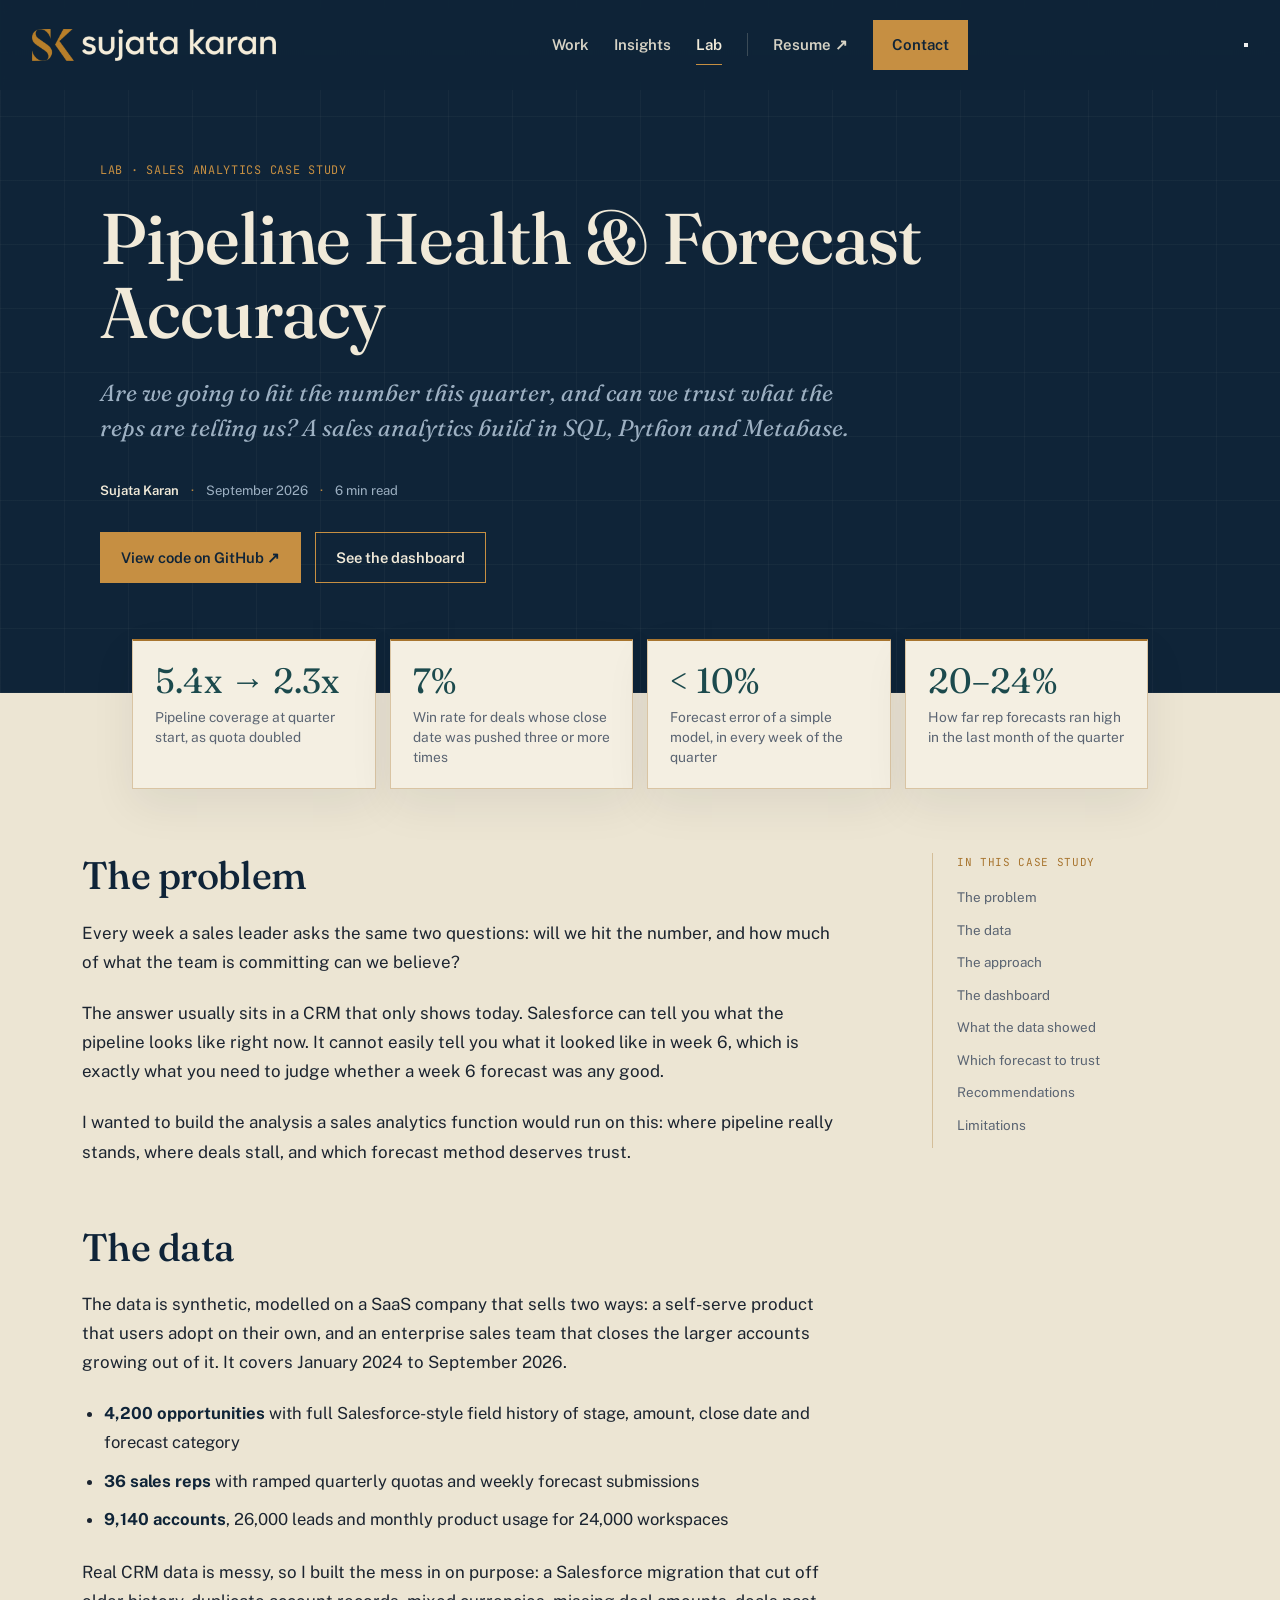
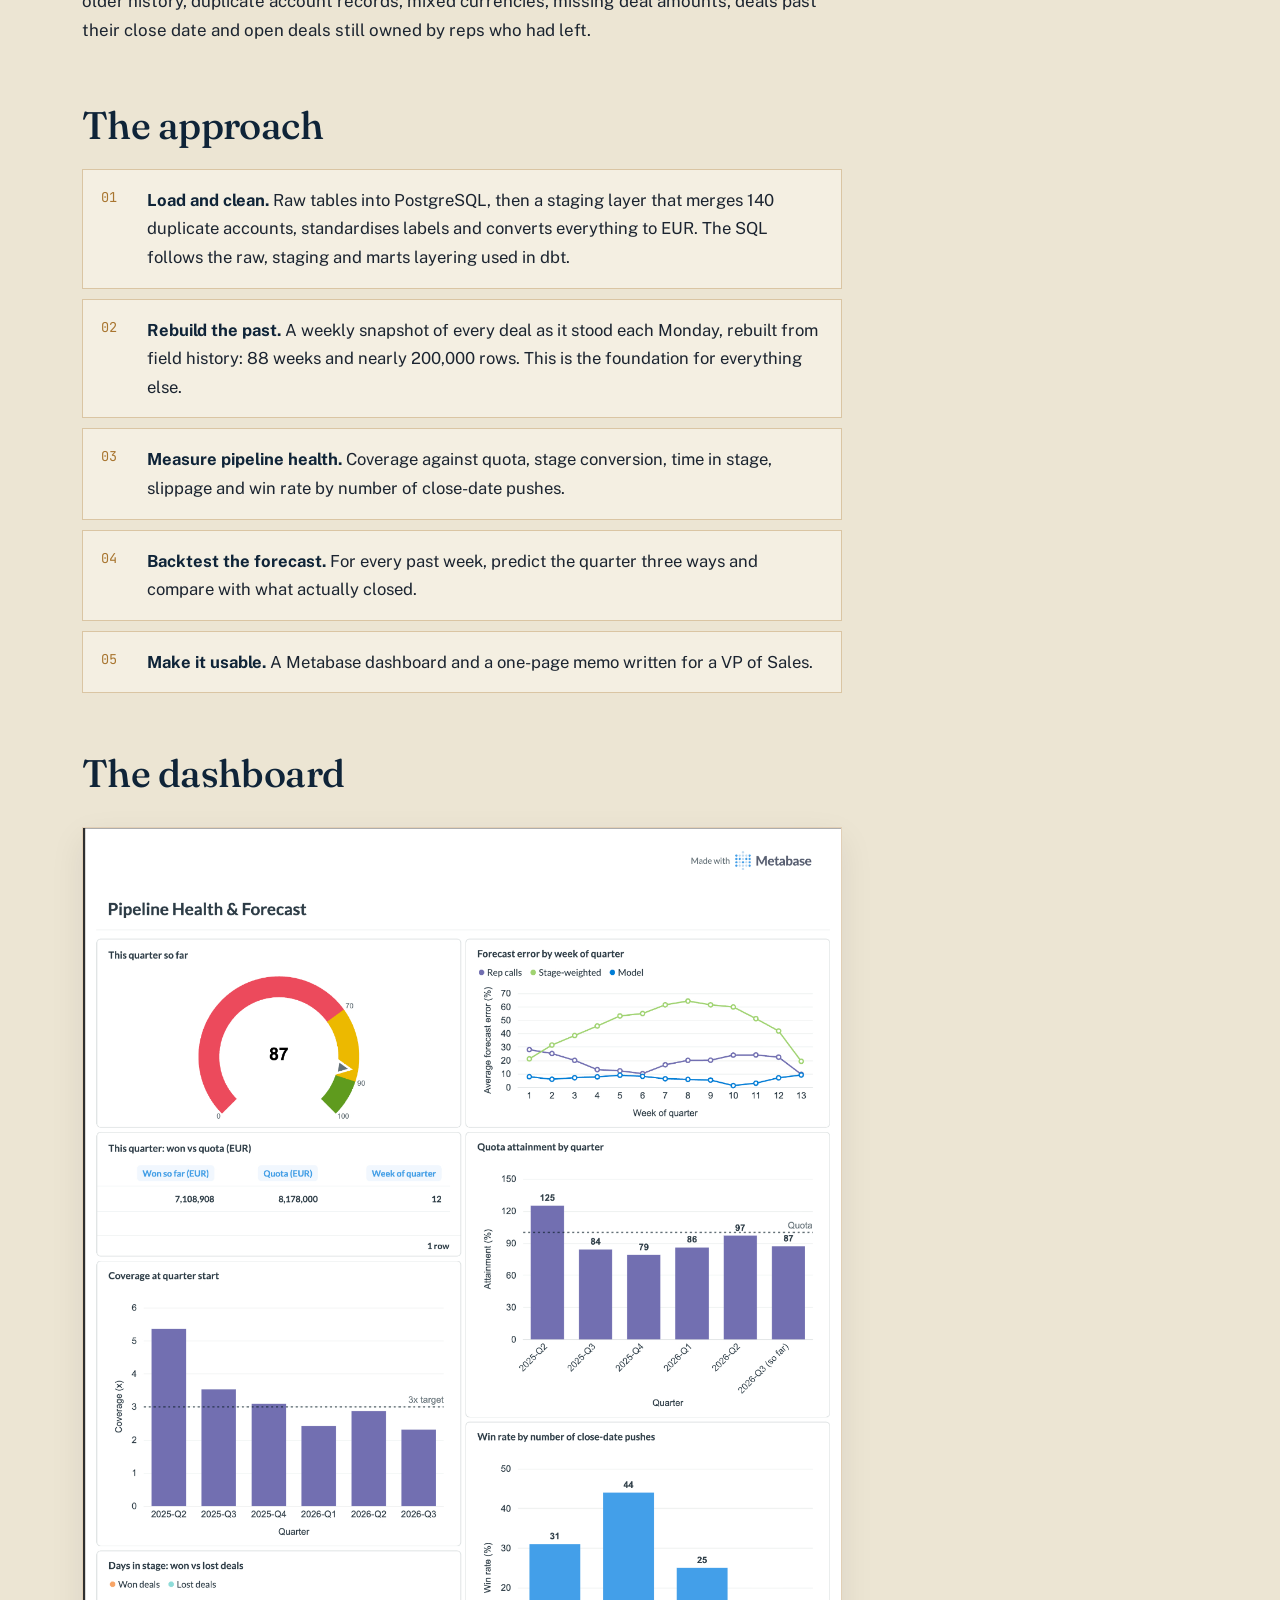
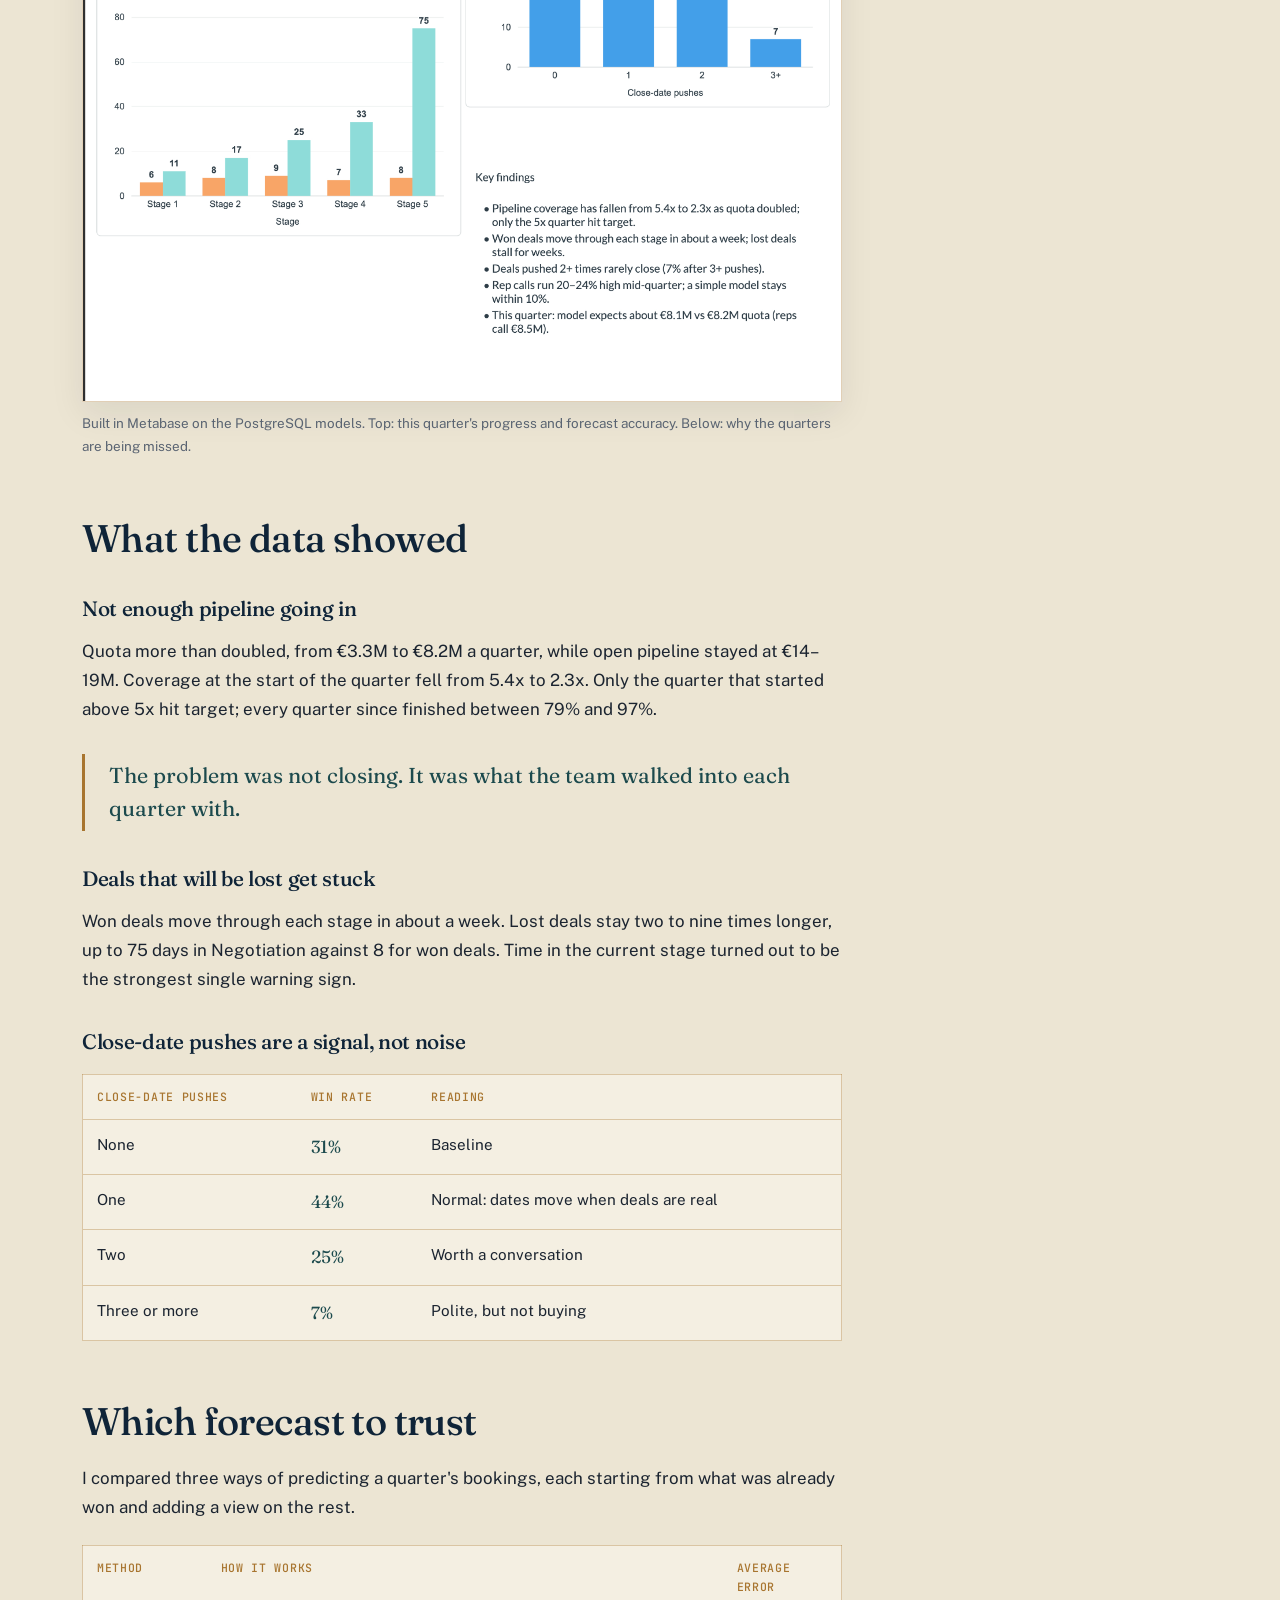
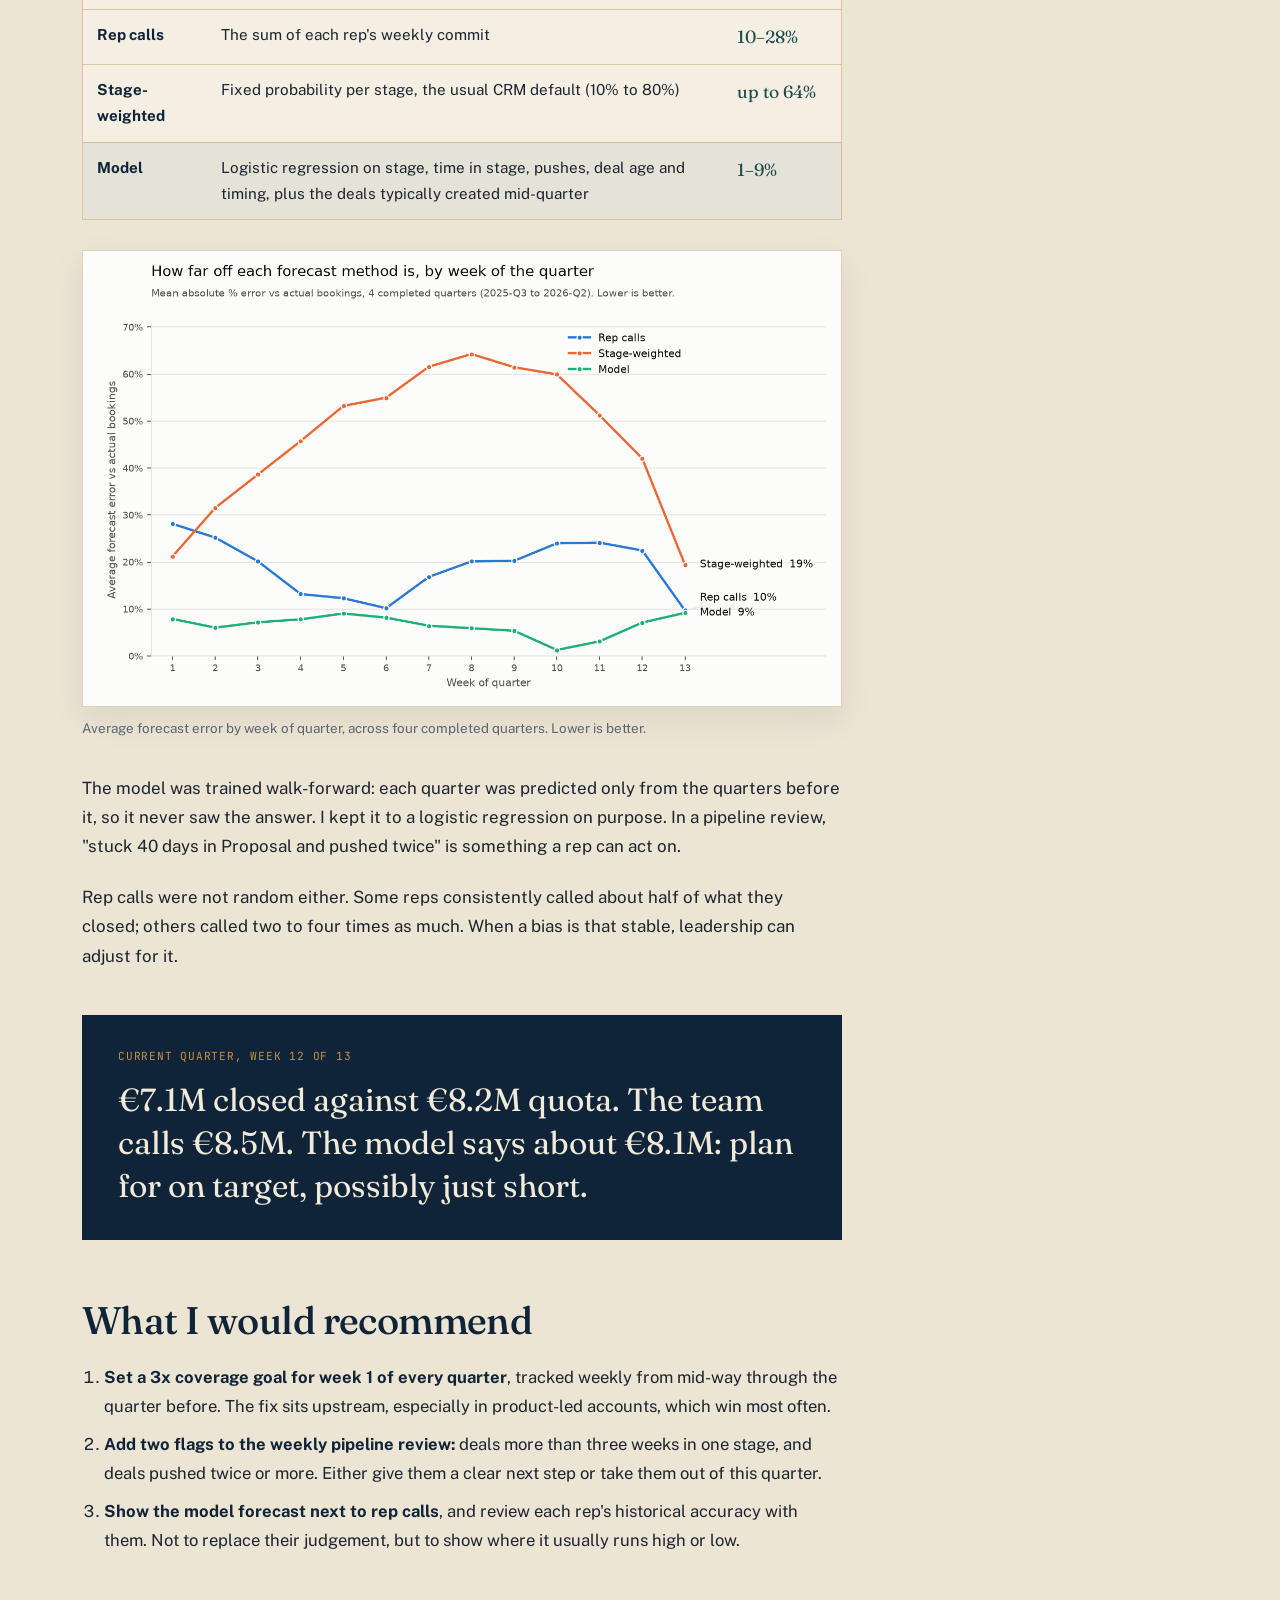
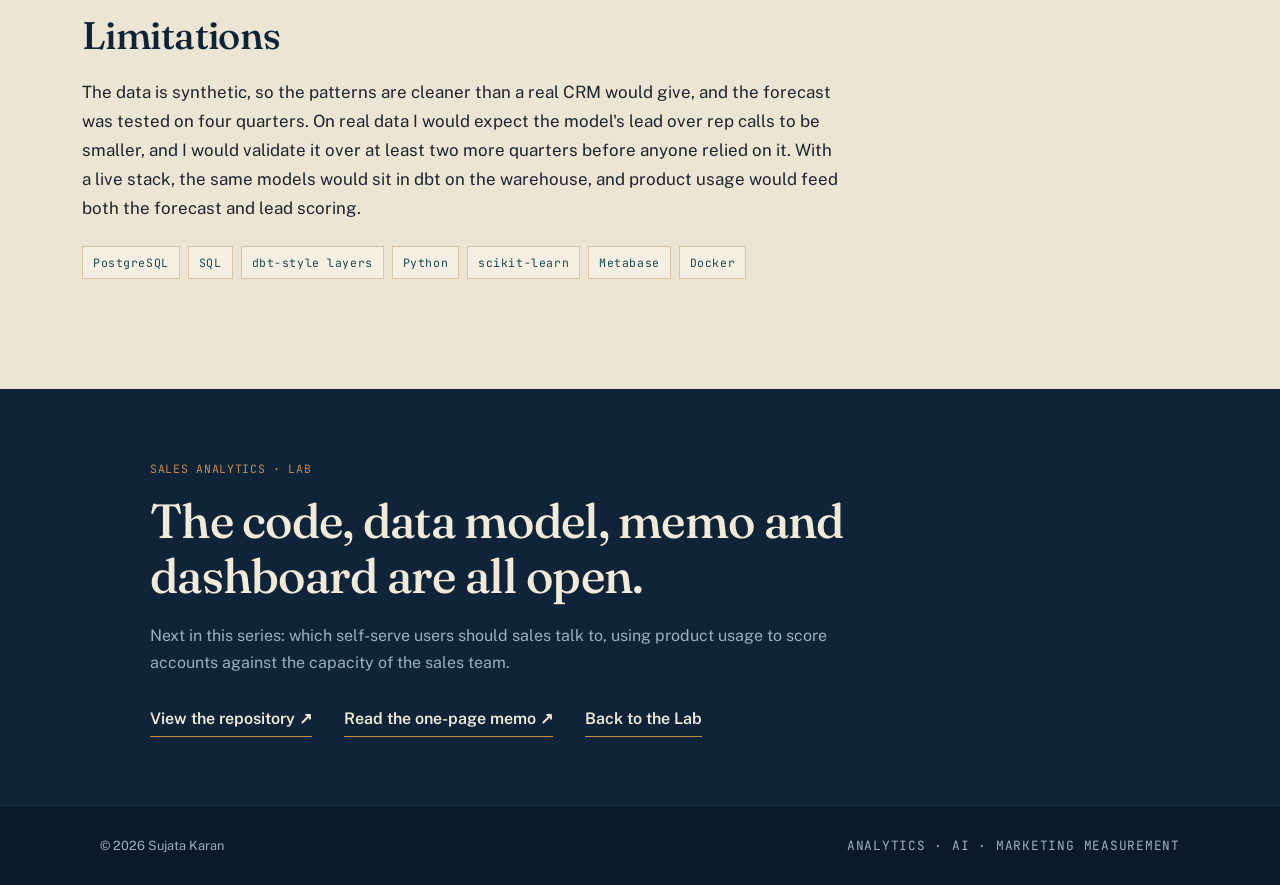
==== pipeline-forecast/index.html @ 09ac601f "Add pipeline health and forecast case study" ====
<!DOCTYPE html>
<html lang="en">
<head>
  <!-- Google Consent Mode defaults: must be first. -->
  <script data-cookieconsent="ignore">
    window.dataLayer = window.dataLayer || [];

    function gtag() {
      dataLayer.push(arguments);
    }

    gtag("consent", "default", {
      ad_storage: "denied",
      ad_user_data: "denied",
      ad_personalization: "denied",
      analytics_storage: "denied",
      functionality_storage: "denied",
      personalization_storage: "denied",
      security_storage: "granted",
      wait_for_update: 500
    });
  </script>

  <!-- Cookiebot: must load before GTM, GA4 and Clarity -->
  <script
    id="Cookiebot"
    src="https://consent.cookiebot.com/uc.js"
    data-cbid="f625a753-740b-4983-b807-e4322e7d1092"
    data-blockingmode="auto"
    type="text/javascript">
  </script>

  <!-- Google Tag Manager -->
  <script data-cookieconsent="ignore">
    (function(w,d,s,l,i){
      w[l]=w[l]||[];
      w[l].push({
        "gtm.start": new Date().getTime(),
        event: "gtm.js"
      });

      var f=d.getElementsByTagName(s)[0],
          j=d.createElement(s),
          dl=l!="dataLayer" ? "&l="+l : "";

      j.async=true;
      j.src="https://www.googletagmanager.com/gtm.js?id="+i+dl;
      f.parentNode.insertBefore(j,f);
    })(window,document,"script","dataLayer","GTM-NR23D9J8");
  </script>
  <!-- End Google Tag Manager -->

  <!-- GA4: blocked until statistics consent -->
  <script
    type="text/plain"
    data-cookieconsent="statistics"
    async
    src="https://www.googletagmanager.com/gtag/js?id=G-XX556KRSCQ">
  </script>

  <script
    type="text/plain"
    data-cookieconsent="statistics">
    window.dataLayer = window.dataLayer || [];

    function gtag() {
      dataLayer.push(arguments);
    }

    gtag("js", new Date());
    gtag("config", "G-XX556KRSCQ");
  </script>

  <!-- Microsoft Clarity: blocked until statistics consent -->
  <script
    type="text/plain"
    data-cookieconsent="statistics">
    (function(c,l,a,r,i,t,y){
      c[a]=c[a] || function(){
        (c[a].q=c[a].q || []).push(arguments);
      };

      t=l.createElement(r);
      t.async=1;
      t.src="https://www.clarity.ms/tag/"+i;

      y=l.getElementsByTagName(r)[0];
      y.parentNode.insertBefore(t,y);
    })(window,document,"clarity","script","xu6j8fqku3");
  </script>


<meta charset="UTF-8">
<meta name="viewport" content="width=device-width, initial-scale=1.0">
<title>Pipeline Health &amp; Forecast Accuracy · Sujata Karan</title>
<meta name="description" content="A sales analytics case study: rebuilding weekly pipeline snapshots from CRM history, measuring coverage and slippage, and backtesting three forecast methods.">
<meta property="og:title" content="Pipeline Health &amp; Forecast Accuracy">
<meta property="og:description" content="Are we going to hit the number this quarter, and can we trust what the reps are telling us? A SQL, Python and Metabase case study.">
<meta property="og:type" content="article">
<meta property="og:url" content="https://sujatakaran.com/pipeline-forecast/">
<meta property="og:image" content="https://sujatakaran.com/pipeline-forecast/dashboard.png">
<meta name="twitter:card" content="summary_large_image">
<link rel="canonical" href="https://sujatakaran.com/pipeline-forecast/">
<link rel="preconnect" href="https://fonts.googleapis.com">
<link rel="preconnect" href="https://fonts.gstatic.com" crossorigin>
<link href="https://fonts.googleapis.com/css2?family=Fraunces:opsz,wght@9..144,400;9..144,500;9..144,600&family=Public+Sans:wght@400;500;600;700&family=JetBrains+Mono:wght@400;500;600&display=swap" rel="stylesheet">
<style>
:root{--ink-navy:#0f2438;--navy-deep:#0a1a29;--chart-cream:#ece5d3;--cream-panel:#f4efe2;--brass:#a8752f;--brass-bright:#c68f42;--teal-deep:#1c4a4d;--ink-text:#1b2430;--cream-text:#f1ead9;--muted-navy-text:#9db0c2;--muted-ink-text:#5a6472;--rule:rgba(168,117,47,.35)}
*{box-sizing:border-box;margin:0;padding:0}html{scroll-behavior:smooth}body{background:var(--chart-cream);color:var(--ink-text);font-family:'Public Sans',sans-serif;line-height:1.72;overflow-x:hidden}a{color:inherit}.mono{font-family:'JetBrains Mono',monospace;letter-spacing:.06em}h1,h2,h3{font-family:'Fraunces',serif;font-weight:500;letter-spacing:-.015em}
header{position:fixed;top:0;left:0;right:0;z-index:100;padding:20px 32px;display:flex;justify-content:space-between;align-items:center;background:rgba(15,36,56,.92);backdrop-filter:blur(6px)}.brand{display:inline-flex;align-items:center;text-decoration:none}.brand img{height:32px;width:auto;display:block}nav{display:flex;align-items:center;gap:25px}nav a{position:relative;padding:10px 0;text-decoration:none;color:rgba(244,236,217,.88);font-size:15px;font-weight:600}nav a:not(.contact-link)::after{content:"";position:absolute;left:0;right:0;bottom:3px;height:1px;background:var(--brass-bright);transform:scaleX(0);transform-origin:left;transition:.25s}nav a:hover,nav a.active{color:var(--cream-text)}nav a:hover::after,nav a.active::after{transform:scaleX(1)}.nav-divider{width:1px;height:23px;background:rgba(244,236,217,.2)}.contact-link{padding:11px 18px!important;border:1px solid var(--brass-bright);background:var(--brass-bright);color:var(--ink-navy)!important}
.article-hero{padding:160px 32px 110px;color:var(--cream-text);background-color:var(--ink-navy);background-image:repeating-linear-gradient(0deg,rgba(241,234,217,.035) 0,rgba(241,234,217,.035) 1px,transparent 1px,transparent 64px),repeating-linear-gradient(90deg,rgba(241,234,217,.035) 0,rgba(241,234,217,.035) 1px,transparent 1px,transparent 64px)}.hero-inner{max-width:1080px;margin:0 auto}.kicker{font-size:.74rem;text-transform:uppercase;color:var(--brass-bright);margin-bottom:22px}.article-hero h1{max-width:900px;font-size:clamp(2.5rem,5.6vw,4.9rem);line-height:1.03}.dek{max-width:780px;margin-top:26px;font-family:'Fraunces',serif;font-style:italic;font-size:clamp(1.15rem,2vw,1.45rem);color:var(--muted-navy-text);line-height:1.5}.byline{margin-top:34px;display:flex;gap:12px;flex-wrap:wrap;align-items:center;color:var(--muted-navy-text);font-size:.82rem}.byline strong{color:var(--cream-text);font-weight:600}.dot{color:var(--brass-bright)}
.hero-links{margin-top:30px;display:flex;gap:14px;flex-wrap:wrap}.btn{display:inline-block;padding:12px 20px;font-weight:600;font-size:.92rem;text-decoration:none;border:1px solid var(--brass-bright)}.btn.primary{background:var(--brass-bright);color:var(--ink-navy)}.btn.ghost{color:var(--cream-text)}.btn:hover{filter:brightness(1.08)}
.stats{max-width:1080px;margin:0 auto;padding:0 32px;transform:translateY(-54px);display:grid;grid-template-columns:repeat(4,1fr);gap:14px}.stat{background:var(--cream-panel);border:1px solid var(--rule);border-top:2px solid var(--brass);padding:22px 22px 20px;box-shadow:0 16px 42px rgba(10,26,41,.07)}.stat .num{font-family:'Fraunces',serif;font-size:2.2rem;line-height:1.05;color:var(--teal-deep)}.stat .lbl{margin-top:8px;font-size:.86rem;color:var(--muted-ink-text);line-height:1.45}
.article-shell{max-width:1180px;margin:0 auto;padding:10px 32px 90px;display:grid;grid-template-columns:minmax(0,760px) 220px;gap:90px;align-items:start}.article p{font-size:1.06rem;margin:0 0 22px}.article h2{font-size:clamp(1.8rem,3vw,2.45rem);line-height:1.18;color:var(--ink-navy);margin:58px 0 20px}.article h2:first-child{margin-top:0}.article h2{scroll-margin-top:110px}.article h3{font-size:1.3rem;color:var(--ink-navy);margin:30px 0 10px}.article strong{font-weight:700;color:var(--ink-navy)}.article ul,.article ol{margin:0 0 24px 22px}.article li{font-size:1.04rem;margin-bottom:10px}
.article .question{font-family:'Fraunces',serif;font-size:1.35rem;line-height:1.5;color:var(--teal-deep);border-left:3px solid var(--brass);padding:6px 0 6px 24px;margin:30px 0}
figure{margin:30px 0 34px}figure img{width:100%;display:block;border:1px solid var(--rule);background:#fff;box-shadow:0 12px 32px rgba(10,26,41,.08)}figcaption{margin-top:10px;font-size:.84rem;color:var(--muted-ink-text)}
.steps{counter-reset:s;list-style:none;margin:10px 0 28px!important}.steps li{counter-increment:s;position:relative;padding:16px 18px 16px 64px;background:var(--cream-panel);border:1px solid var(--rule);margin-bottom:10px!important}.steps li::before{content:counter(s,decimal-leading-zero);position:absolute;left:18px;top:16px;font-family:'JetBrains Mono',monospace;font-size:.85rem;color:var(--brass)}
table{width:100%;border-collapse:collapse;margin:14px 0 30px;font-size:.95rem;background:var(--cream-panel);border:1px solid var(--rule)}th,td{text-align:left;padding:12px 14px;border-bottom:1px solid var(--rule);vertical-align:top}th{font-family:'JetBrains Mono',monospace;font-size:.72rem;text-transform:uppercase;letter-spacing:.06em;color:var(--brass);font-weight:500}td.n{font-family:'Fraunces',serif;font-size:1.1rem;color:var(--teal-deep);white-space:nowrap}tr.best td{background:rgba(28,74,77,.07)}
.callout{margin:44px 0;background:var(--ink-navy);color:var(--cream-text);padding:32px 36px}.callout .small{font-family:'JetBrains Mono',monospace;text-transform:uppercase;letter-spacing:.07em;color:var(--brass-bright);font-size:.7rem}.callout .big{font-family:'Fraunces',serif;font-size:clamp(1.4rem,2.6vw,2rem);line-height:1.35;margin-top:12px}
.tags{display:flex;flex-wrap:wrap;gap:8px;margin:6px 0 20px}.tag{font-family:'JetBrains Mono',monospace;font-size:.72rem;letter-spacing:.05em;padding:6px 10px;border:1px solid var(--rule);color:var(--teal-deep);background:var(--cream-panel)}
.sidebar{position:sticky;top:110px;border-left:1px solid var(--rule);padding-left:24px}.sidebar .label{font-size:.69rem;text-transform:uppercase;color:var(--brass);margin-bottom:16px}.sidebar a{display:block;text-decoration:none;color:var(--muted-ink-text);font-size:.84rem;line-height:1.45;margin:0 0 13px}.sidebar a:hover{color:var(--teal-deep)}
.article-end{background:var(--ink-navy);color:var(--cream-text);padding:70px 32px}.end-inner{max-width:980px;margin:0 auto}.end-label{font-size:.72rem;text-transform:uppercase;color:var(--brass-bright);margin-bottom:14px}.article-end h2{font-size:clamp(2rem,4vw,3rem);max-width:760px;line-height:1.15}.article-end p{max-width:700px;color:var(--muted-navy-text);margin-top:18px}.end-link{display:inline-block;margin:28px 28px 0 0;color:var(--cream-text);text-decoration:none;border-bottom:1px solid var(--brass-bright);padding-bottom:4px;font-weight:600}
footer{background:var(--navy-deep);color:var(--muted-navy-text);padding:28px 32px;font-size:.8rem}.footer-inner{max-width:1080px;margin:0 auto;display:flex;justify-content:space-between;gap:20px;flex-wrap:wrap}
@media(max-width:900px){nav .nav-optional,.nav-divider{display:none}.article-shell{grid-template-columns:1fr;gap:0}.sidebar{display:none}.stats{grid-template-columns:1fr 1fr}}
@media(max-width:620px){header{padding:16px 18px}.brand img{height:27px}nav{gap:14px}nav a{font-size:13px}.contact-link{padding:9px 12px!important}.article-hero{padding:125px 20px 96px}.stats{padding:0 20px;gap:10px}.stat{padding:16px}.stat .num{font-size:1.7rem}.article-shell{padding:0 20px 70px}.article p{font-size:1rem}.callout{padding:26px 22px}.article-end{padding:56px 20px}table{font-size:.86rem}th,td{padding:10px}.table-wrap{overflow-x:auto}}
</style>
</head>
<body>
  <!-- Google Tag Manager (noscript) -->
  <noscript>
    <iframe
      src="https://www.googletagmanager.com/ns.html?id=GTM-NR23D9J8"
      height="0"
      width="0"
      style="display:none;visibility:hidden">
    </iframe>
  </noscript>
  <!-- End Google Tag Manager (noscript) -->

<header>
  <a href="/" class="brand" aria-label="Sujata Karan - Home"><img src="/sujata-karan-logo-exact.png" alt="Sujata Karan"></a>
  <nav>
    <a class="nav-optional" href="/#work">Work</a>
    <a class="nav-optional" href="/insights/">Insights</a>
    <a class="active" href="/#lab">Lab</a>
    <span class="nav-divider" aria-hidden="true"></span>
    <a href="/resume.html">Resume ↗</a>
    <a class="contact-link" href="/#contact">Contact</a>
  </nav>
</header>

<section class="article-hero">
  <div class="hero-inner">
    <div class="kicker mono">LAB · SALES ANALYTICS CASE STUDY</div>
    <h1>Pipeline Health &amp; Forecast Accuracy</h1>
    <p class="dek">Are we going to hit the number this quarter, and can we trust what the reps are telling us? A sales analytics build in SQL, Python and Metabase.</p>
    <div class="byline"><strong>Sujata Karan</strong><span class="dot">·</span><span>September 2026</span><span class="dot">·</span><span>6 min read</span></div>
    <div class="hero-links">
      <a class="btn primary" href="https://github.com/sujatakaran12/pipeline-health-forecast" target="_blank" rel="noopener">View code on GitHub ↗</a>
      <a class="btn ghost" href="#dashboard">See the dashboard</a>
    </div>
  </div>
</section>

<div class="stats" aria-label="Headline results">
  <div class="stat"><div class="num">5.4x → 2.3x</div><div class="lbl">Pipeline coverage at quarter start, as quota doubled</div></div>
  <div class="stat"><div class="num">7%</div><div class="lbl">Win rate for deals whose close date was pushed three or more times</div></div>
  <div class="stat"><div class="num">&lt; 10%</div><div class="lbl">Forecast error of a simple model, in every week of the quarter</div></div>
  <div class="stat"><div class="num">20–24%</div><div class="lbl">How far rep forecasts ran high in the last month of the quarter</div></div>
</div>

<main class="article-shell">
<article class="article">

<h2 id="problem">The problem</h2>
<p>Every week a sales leader asks the same two questions: will we hit the number, and how much of what the team is committing can we believe?</p>
<p>The answer usually sits in a CRM that only shows today. Salesforce can tell you what the pipeline looks like right now. It cannot easily tell you what it looked like in week 6, which is exactly what you need to judge whether a week 6 forecast was any good.</p>
<p>I wanted to build the analysis a sales analytics function would run on this: where pipeline really stands, where deals stall, and which forecast method deserves trust.</p>

<h2 id="data">The data</h2>
<p>The data is synthetic, modelled on a SaaS company that sells two ways: a self-serve product that users adopt on their own, and an enterprise sales team that closes the larger accounts growing out of it. It covers January 2024 to September 2026.</p>
<ul>
  <li><strong>4,200 opportunities</strong> with full Salesforce-style field history of stage, amount, close date and forecast category</li>
  <li><strong>36 sales reps</strong> with ramped quarterly quotas and weekly forecast submissions</li>
  <li><strong>9,140 accounts</strong>, 26,000 leads and monthly product usage for 24,000 workspaces</li>
</ul>
<p>Real CRM data is messy, so I built the mess in on purpose: a Salesforce migration that cut off older history, duplicate account records, mixed currencies, missing deal amounts, deals past their close date and open deals still owned by reps who had left.</p>

<h2 id="approach">The approach</h2>
<ol class="steps">
  <li><strong>Load and clean.</strong> Raw tables into PostgreSQL, then a staging layer that merges 140 duplicate accounts, standardises labels and converts everything to EUR. The SQL follows the raw, staging and marts layering used in dbt.</li>
  <li><strong>Rebuild the past.</strong> A weekly snapshot of every deal as it stood each Monday, rebuilt from field history: 88 weeks and nearly 200,000 rows. This is the foundation for everything else.</li>
  <li><strong>Measure pipeline health.</strong> Coverage against quota, stage conversion, time in stage, slippage and win rate by number of close-date pushes.</li>
  <li><strong>Backtest the forecast.</strong> For every past week, predict the quarter three ways and compare with what actually closed.</li>
  <li><strong>Make it usable.</strong> A Metabase dashboard and a one-page memo written for a VP of Sales.</li>
</ol>

<h2 id="dashboard">The dashboard</h2>
<figure>
  <img src="dashboard.png" alt="Pipeline Health and Forecast dashboard in Metabase: quarter progress gauge, forecast error by week, coverage at quarter start, quota attainment, days in stage and win rate by close-date pushes">
  <figcaption>Built in Metabase on the PostgreSQL models. Top: this quarter's progress and forecast accuracy. Below: why the quarters are being missed.</figcaption>
</figure>

<h2 id="findings">What the data showed</h2>

<h3>Not enough pipeline going in</h3>
<p>Quota more than doubled, from €3.3M to €8.2M a quarter, while open pipeline stayed at €14–19M. Coverage at the start of the quarter fell from 5.4x to 2.3x. Only the quarter that started above 5x hit target; every quarter since finished between 79% and 97%.</p>
<p class="question">The problem was not closing. It was what the team walked into each quarter with.</p>

<h3>Deals that will be lost get stuck</h3>
<p>Won deals move through each stage in about a week. Lost deals stay two to nine times longer, up to 75 days in Negotiation against 8 for won deals. Time in the current stage turned out to be the strongest single warning sign.</p>

<h3>Close-date pushes are a signal, not noise</h3>
<div class="table-wrap"><table>
  <thead><tr><th>Close-date pushes</th><th>Win rate</th><th>Reading</th></tr></thead>
  <tbody>
    <tr><td>None</td><td class="n">31%</td><td>Baseline</td></tr>
    <tr><td>One</td><td class="n">44%</td><td>Normal: dates move when deals are real</td></tr>
    <tr><td>Two</td><td class="n">25%</td><td>Worth a conversation</td></tr>
    <tr><td>Three or more</td><td class="n">7%</td><td>Polite, but not buying</td></tr>
  </tbody>
</table></div>

<h2 id="forecast">Which forecast to trust</h2>
<p>I compared three ways of predicting a quarter's bookings, each starting from what was already won and adding a view on the rest.</p>
<div class="table-wrap"><table>
  <thead><tr><th>Method</th><th>How it works</th><th>Average error</th></tr></thead>
  <tbody>
    <tr><td><strong>Rep calls</strong></td><td>The sum of each rep's weekly commit</td><td class="n">10–28%</td></tr>
    <tr><td><strong>Stage-weighted</strong></td><td>Fixed probability per stage, the usual CRM default (10% to 80%)</td><td class="n">up to 64%</td></tr>
    <tr class="best"><td><strong>Model</strong></td><td>Logistic regression on stage, time in stage, pushes, deal age and timing, plus the deals typically created mid-quarter</td><td class="n">1–9%</td></tr>
  </tbody>
</table></div>
<figure>
  <img src="forecast-error.png" alt="Line chart of average forecast error by week of quarter for rep calls, stage-weighted pipeline and the model">
  <figcaption>Average forecast error by week of quarter, across four completed quarters. Lower is better.</figcaption>
</figure>
<p>The model was trained walk-forward: each quarter was predicted only from the quarters before it, so it never saw the answer. I kept it to a logistic regression on purpose. In a pipeline review, "stuck 40 days in Proposal and pushed twice" is something a rep can act on.</p>
<p>Rep calls were not random either. Some reps consistently called about half of what they closed; others called two to four times as much. When a bias is that stable, leadership can adjust for it.</p>

<div class="callout">
  <div class="small">Current quarter, week 12 of 13</div>
  <div class="big">€7.1M closed against €8.2M quota. The team calls €8.5M. The model says about €8.1M: plan for on target, possibly just short.</div>
</div>

<h2 id="recommendations">What I would recommend</h2>
<ol>
  <li><strong>Set a 3x coverage goal for week 1 of every quarter</strong>, tracked weekly from mid-way through the quarter before. The fix sits upstream, especially in product-led accounts, which win most often.</li>
  <li><strong>Add two flags to the weekly pipeline review:</strong> deals more than three weeks in one stage, and deals pushed twice or more. Either give them a clear next step or take them out of this quarter.</li>
  <li><strong>Show the model forecast next to rep calls</strong>, and review each rep's historical accuracy with them. Not to replace their judgement, but to show where it usually runs high or low.</li>
</ol>

<h2 id="limits">Limitations</h2>
<p>The data is synthetic, so the patterns are cleaner than a real CRM would give, and the forecast was tested on four quarters. On real data I would expect the model's lead over rep calls to be smaller, and I would validate it over at least two more quarters before anyone relied on it. With a live stack, the same models would sit in dbt on the warehouse, and product usage would feed both the forecast and lead scoring.</p>

<div class="tags">
  <span class="tag">PostgreSQL</span><span class="tag">SQL</span><span class="tag">dbt-style layers</span><span class="tag">Python</span><span class="tag">scikit-learn</span><span class="tag">Metabase</span><span class="tag">Docker</span>
</div>

</article>
<aside class="sidebar">
  <div class="label mono">IN THIS CASE STUDY</div>
  <a href="#problem">The problem</a>
  <a href="#data">The data</a>
  <a href="#approach">The approach</a>
  <a href="#dashboard">The dashboard</a>
  <a href="#findings">What the data showed</a>
  <a href="#forecast">Which forecast to trust</a>
  <a href="#recommendations">Recommendations</a>
  <a href="#limits">Limitations</a>
</aside>
</main>

<section class="article-end">
  <div class="end-inner">
    <div class="end-label mono">SALES ANALYTICS · LAB</div>
    <h2>The code, data model, memo and dashboard are all open.</h2>
    <p>Next in this series: which self-serve users should sales talk to, using product usage to score accounts against the capacity of the sales team.</p>
    <a class="end-link" href="https://github.com/sujatakaran12/pipeline-health-forecast" target="_blank" rel="noopener">View the repository ↗</a>
    <a class="end-link" href="https://github.com/sujatakaran12/pipeline-health-forecast/blob/main/docs/memo.md" target="_blank" rel="noopener">Read the one-page memo ↗</a>
    <a class="end-link" href="/#lab">Back to the Lab</a>
  </div>
</section>
<footer><div class="footer-inner"><span>© 2026 Sujata Karan</span><span class="mono">ANALYTICS · AI · MARKETING MEASUREMENT</span></div></footer>
<script src="../mobile-nav.js"></script>
</body>
</html>
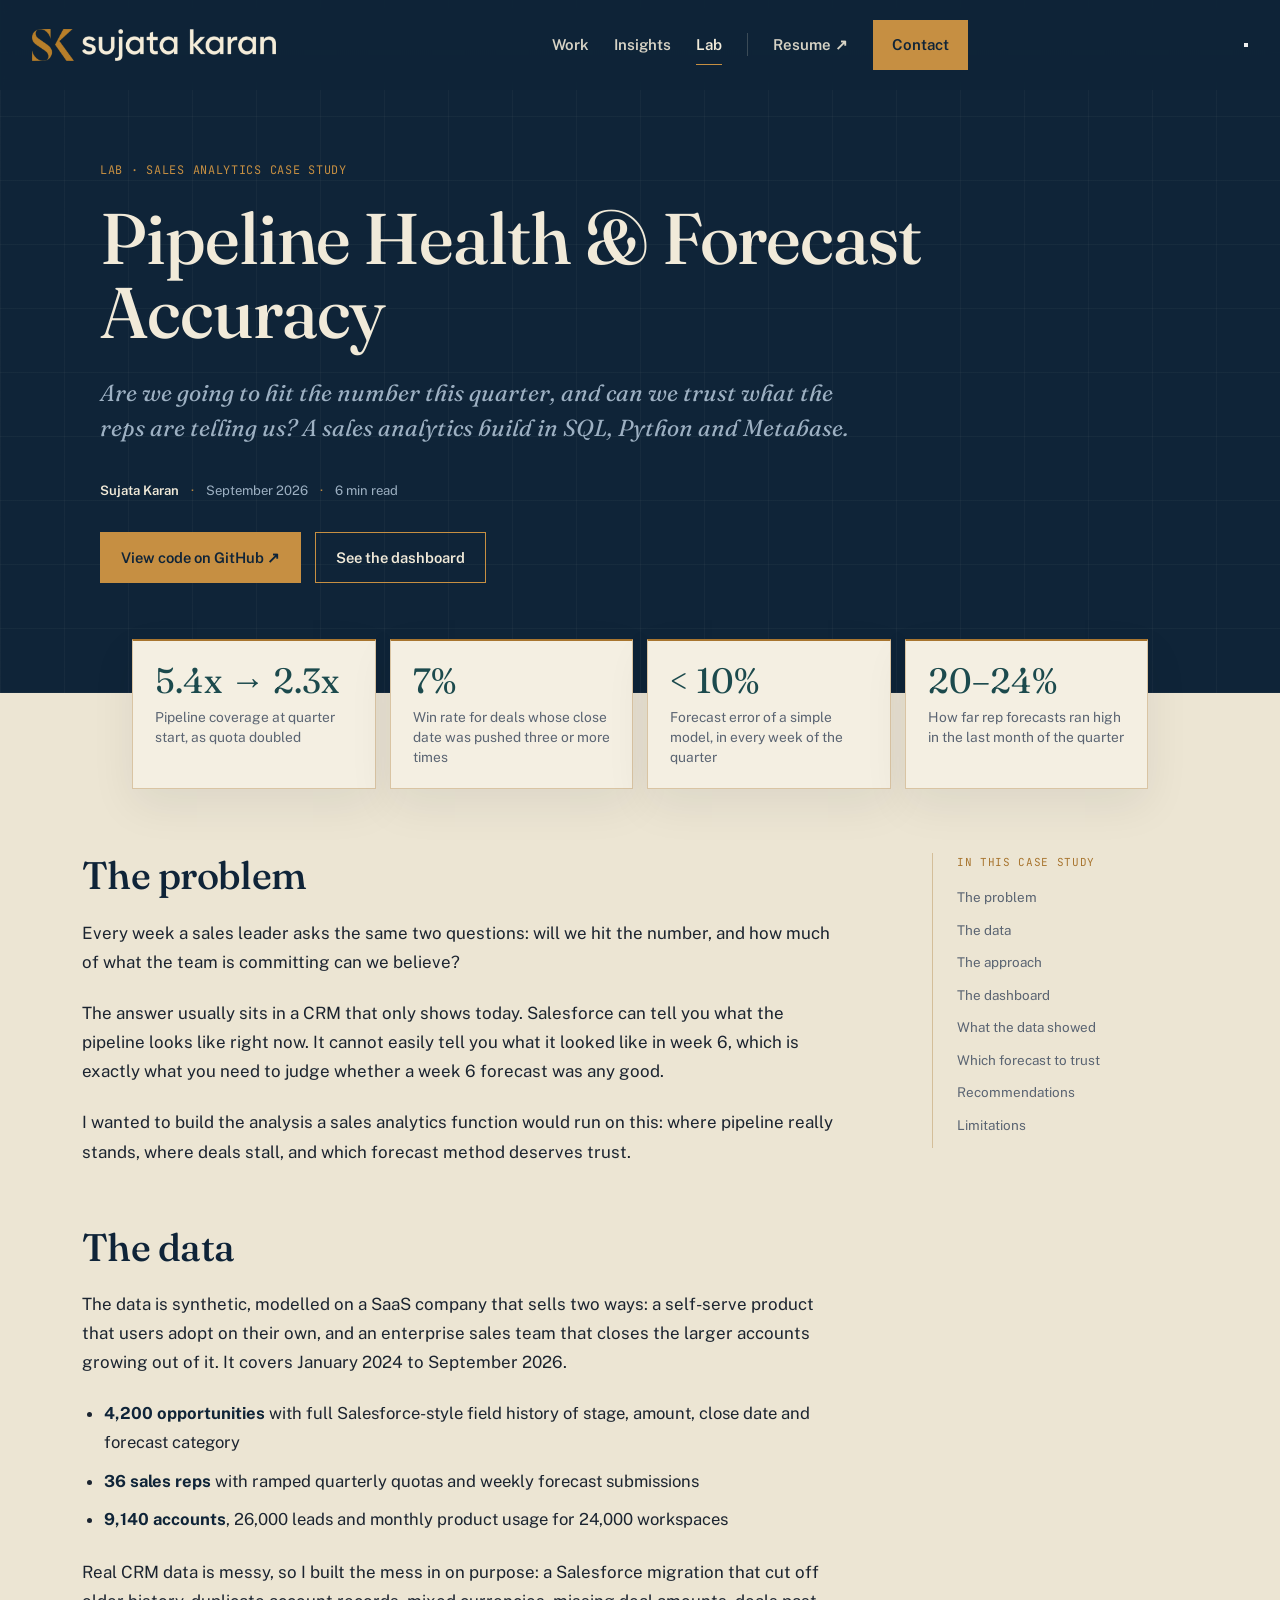
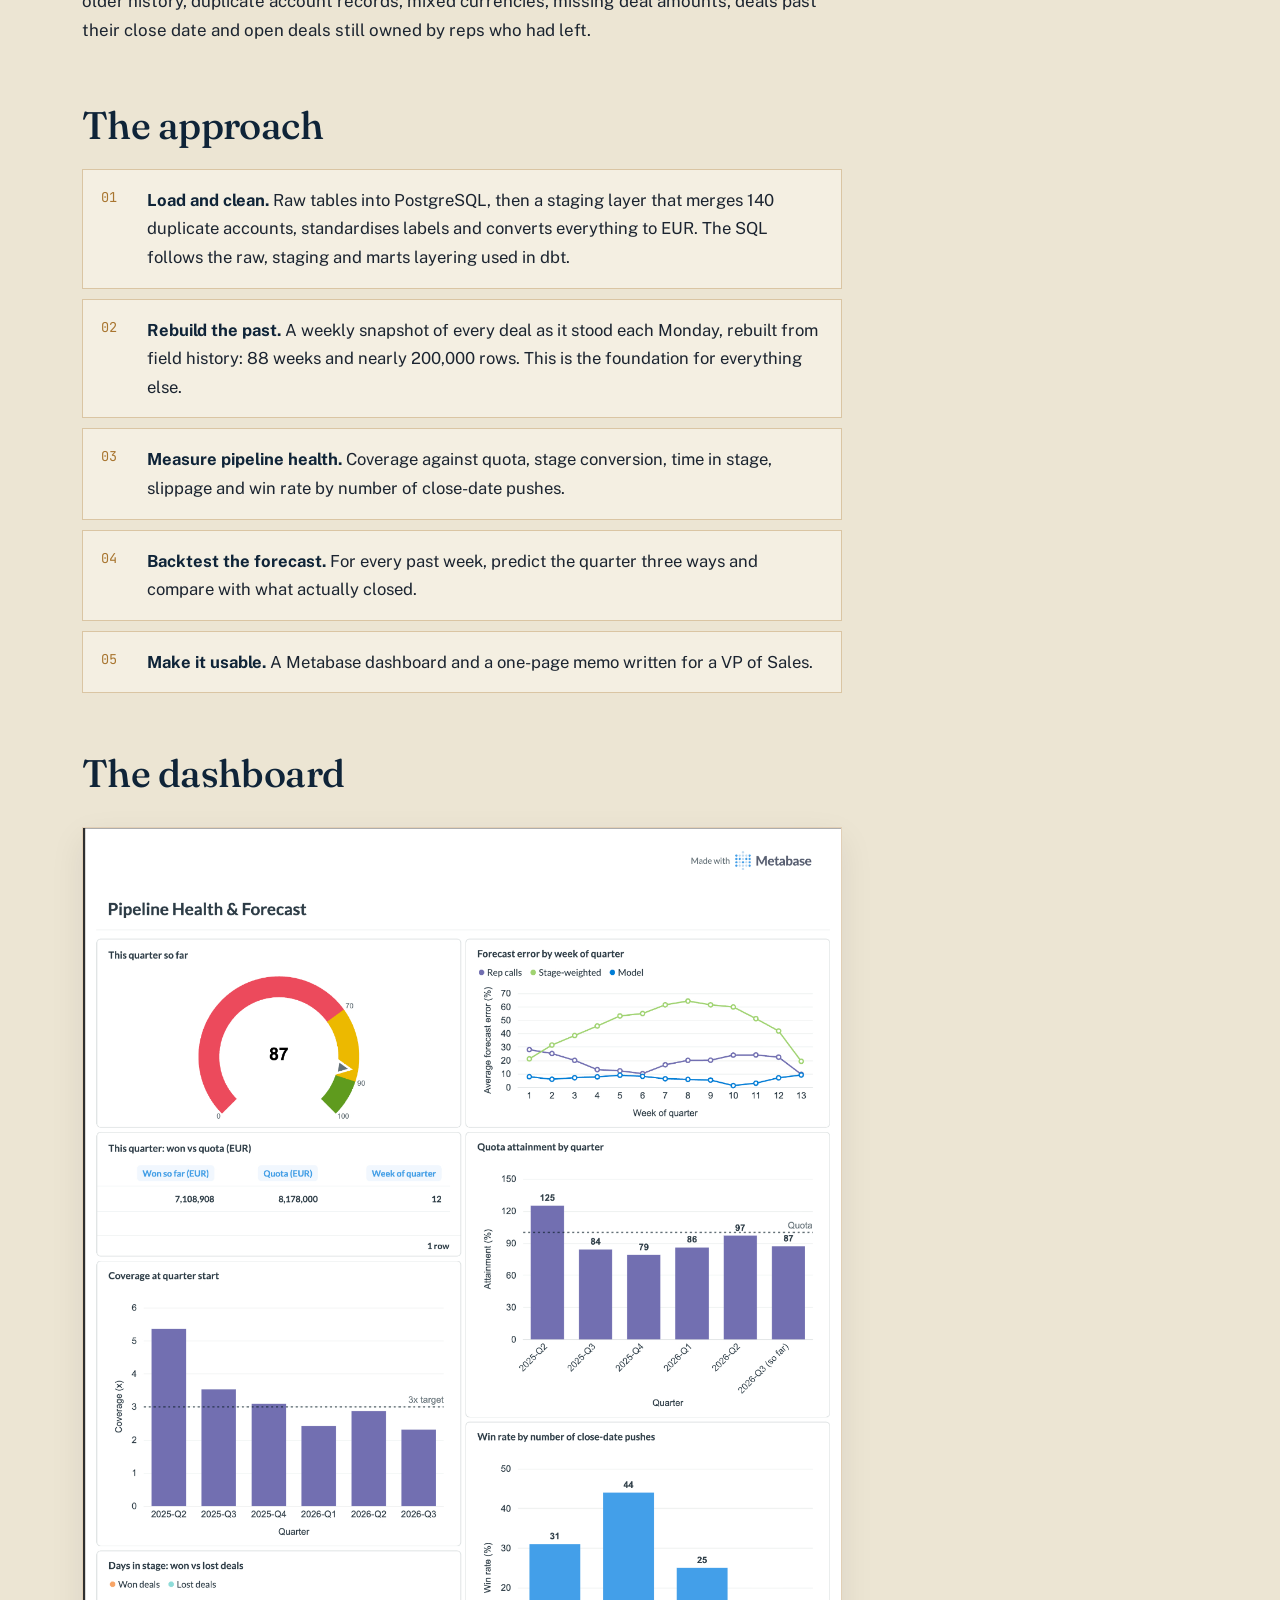
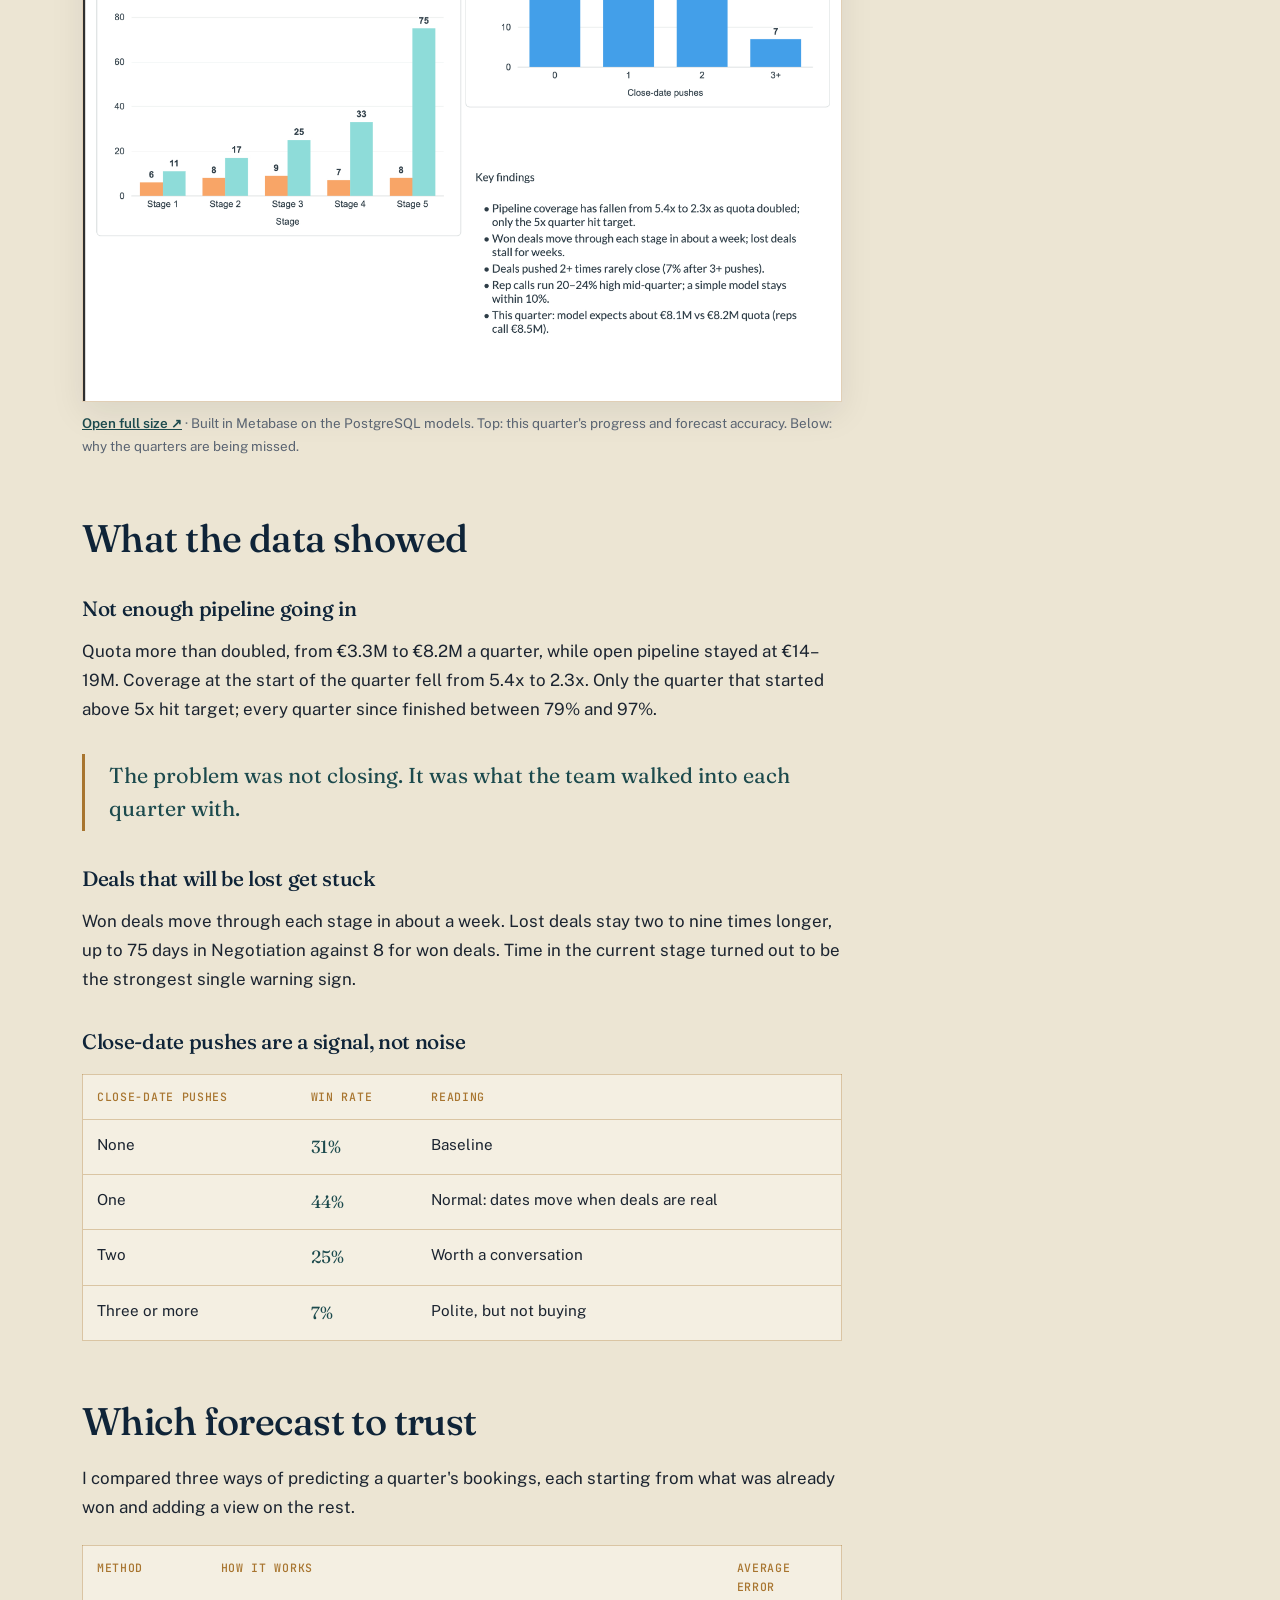
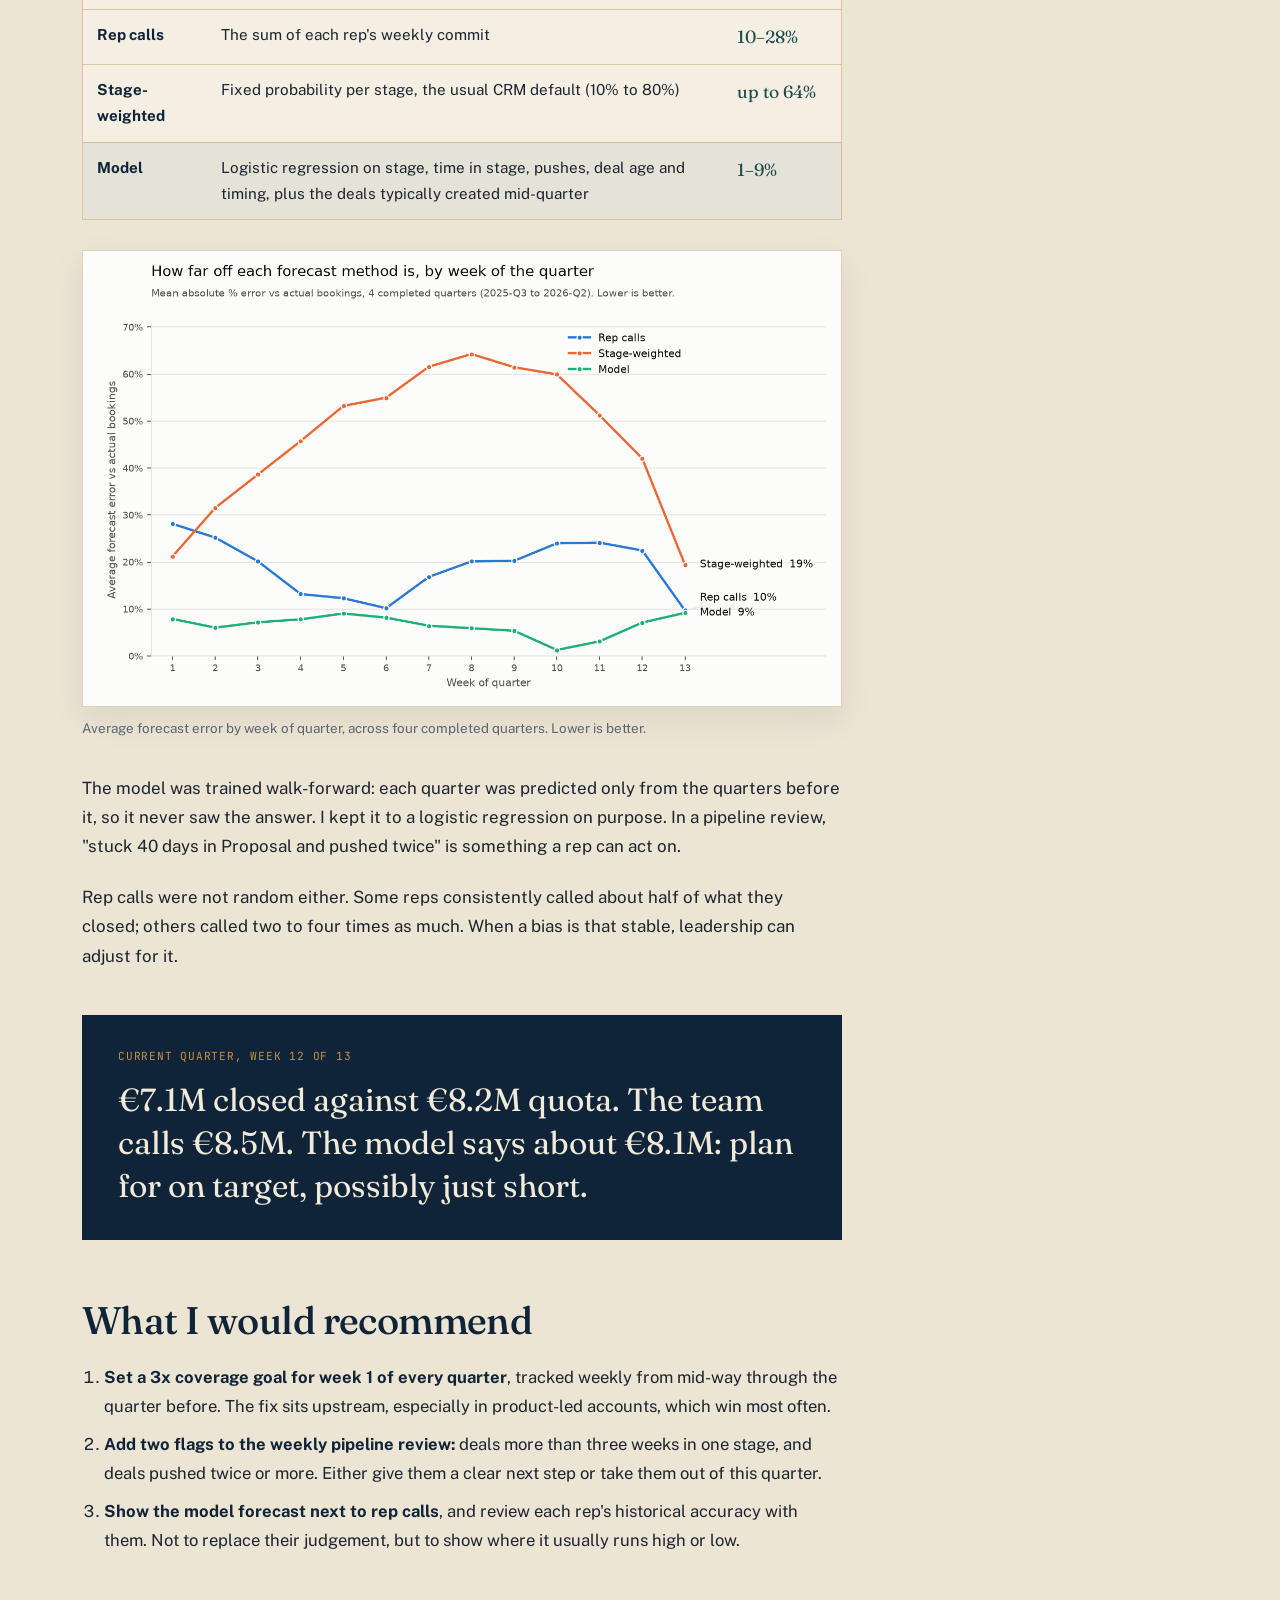
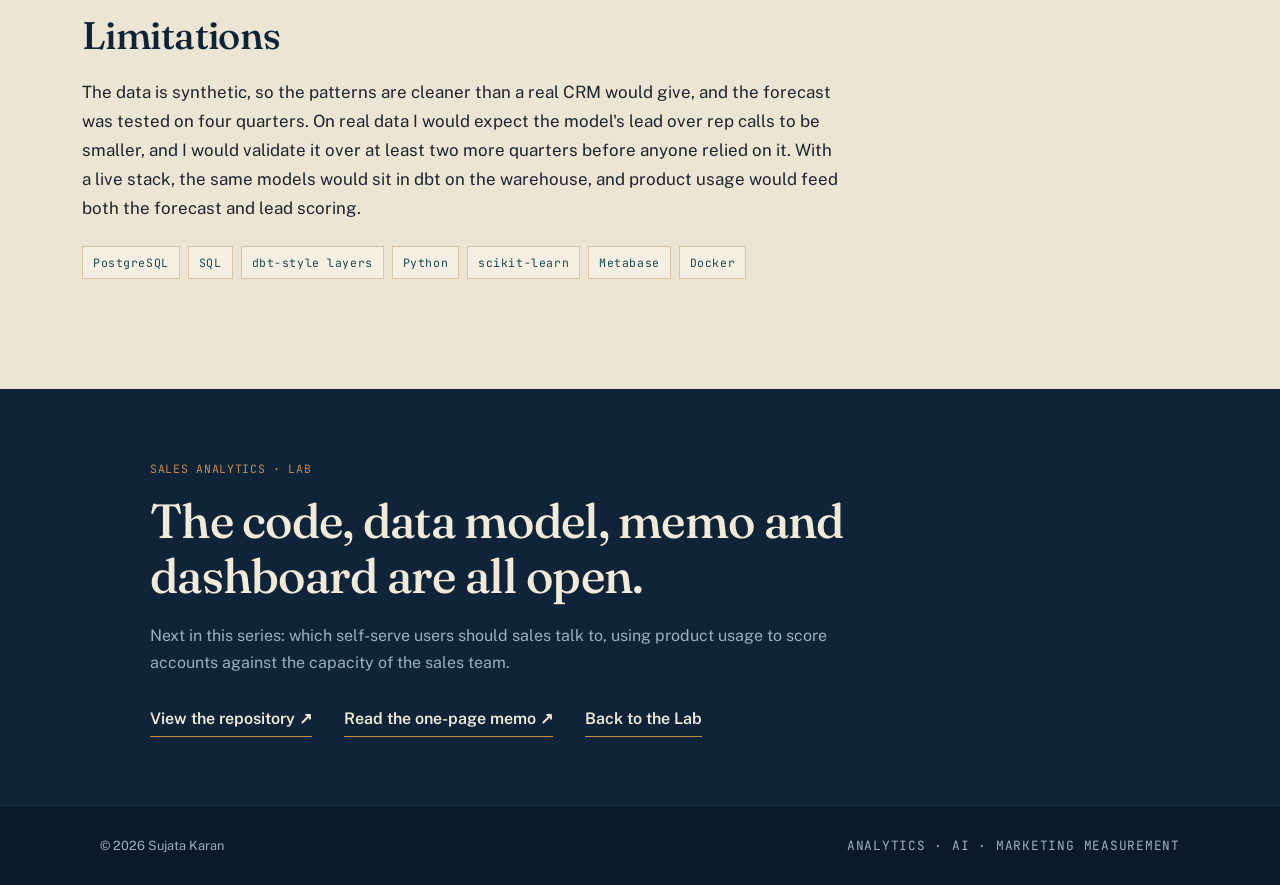
==== commit ee502c40: "Make dashboard screenshot open full size" ====
--- a/pipeline-forecast/index.html
+++ b/pipeline-forecast/index.html
@@ -113,7 +113,7 @@
 .stats{max-width:1080px;margin:0 auto;padding:0 32px;transform:translateY(-54px);display:grid;grid-template-columns:repeat(4,1fr);gap:14px}.stat{background:var(--cream-panel);border:1px solid var(--rule);border-top:2px solid var(--brass);padding:22px 22px 20px;box-shadow:0 16px 42px rgba(10,26,41,.07)}.stat .num{font-family:'Fraunces',serif;font-size:2.2rem;line-height:1.05;color:var(--teal-deep)}.stat .lbl{margin-top:8px;font-size:.86rem;color:var(--muted-ink-text);line-height:1.45}
 .article-shell{max-width:1180px;margin:0 auto;padding:10px 32px 90px;display:grid;grid-template-columns:minmax(0,760px) 220px;gap:90px;align-items:start}.article p{font-size:1.06rem;margin:0 0 22px}.article h2{font-size:clamp(1.8rem,3vw,2.45rem);line-height:1.18;color:var(--ink-navy);margin:58px 0 20px}.article h2:first-child{margin-top:0}.article h2{scroll-margin-top:110px}.article h3{font-size:1.3rem;color:var(--ink-navy);margin:30px 0 10px}.article strong{font-weight:700;color:var(--ink-navy)}.article ul,.article ol{margin:0 0 24px 22px}.article li{font-size:1.04rem;margin-bottom:10px}
 .article .question{font-family:'Fraunces',serif;font-size:1.35rem;line-height:1.5;color:var(--teal-deep);border-left:3px solid var(--brass);padding:6px 0 6px 24px;margin:30px 0}
-figure{margin:30px 0 34px}figure img{width:100%;display:block;border:1px solid var(--rule);background:#fff;box-shadow:0 12px 32px rgba(10,26,41,.08)}figcaption{margin-top:10px;font-size:.84rem;color:var(--muted-ink-text)}
+figure{margin:30px 0 34px}figure img{width:100%;display:block;border:1px solid var(--rule);background:#fff;box-shadow:0 12px 32px rgba(10,26,41,.08)}figcaption{margin-top:10px;font-size:.84rem;color:var(--muted-ink-text)}figcaption a{color:var(--teal-deep);font-weight:600}figure a img{cursor:zoom-in}
 .steps{counter-reset:s;list-style:none;margin:10px 0 28px!important}.steps li{counter-increment:s;position:relative;padding:16px 18px 16px 64px;background:var(--cream-panel);border:1px solid var(--rule);margin-bottom:10px!important}.steps li::before{content:counter(s,decimal-leading-zero);position:absolute;left:18px;top:16px;font-family:'JetBrains Mono',monospace;font-size:.85rem;color:var(--brass)}
 table{width:100%;border-collapse:collapse;margin:14px 0 30px;font-size:.95rem;background:var(--cream-panel);border:1px solid var(--rule)}th,td{text-align:left;padding:12px 14px;border-bottom:1px solid var(--rule);vertical-align:top}th{font-family:'JetBrains Mono',monospace;font-size:.72rem;text-transform:uppercase;letter-spacing:.06em;color:var(--brass);font-weight:500}td.n{font-family:'Fraunces',serif;font-size:1.1rem;color:var(--teal-deep);white-space:nowrap}tr.best td{background:rgba(28,74,77,.07)}
 .callout{margin:44px 0;background:var(--ink-navy);color:var(--cream-text);padding:32px 36px}.callout .small{font-family:'JetBrains Mono',monospace;text-transform:uppercase;letter-spacing:.07em;color:var(--brass-bright);font-size:.7rem}.callout .big{font-family:'Fraunces',serif;font-size:clamp(1.4rem,2.6vw,2rem);line-height:1.35;margin-top:12px}
@@ -197,8 +197,8 @@
 
 <h2 id="dashboard">The dashboard</h2>
 <figure>
-  <img src="dashboard.png" alt="Pipeline Health and Forecast dashboard in Metabase: quarter progress gauge, forecast error by week, coverage at quarter start, quota attainment, days in stage and win rate by close-date pushes">
-  <figcaption>Built in Metabase on the PostgreSQL models. Top: this quarter's progress and forecast accuracy. Below: why the quarters are being missed.</figcaption>
+  <a href="dashboard.png" target="_blank" rel="noopener" title="Open full size"><img src="dashboard.png" alt="Pipeline Health and Forecast dashboard in Metabase: quarter progress gauge, forecast error by week, coverage at quarter start, quota attainment, days in stage and win rate by close-date pushes"></a>
+  <figcaption><a href="dashboard.png" target="_blank" rel="noopener">Open full size ↗</a> · Built in Metabase on the PostgreSQL models. Top: this quarter's progress and forecast accuracy. Below: why the quarters are being missed.</figcaption>
 </figure>
 
 <h2 id="findings">What the data showed</h2>
